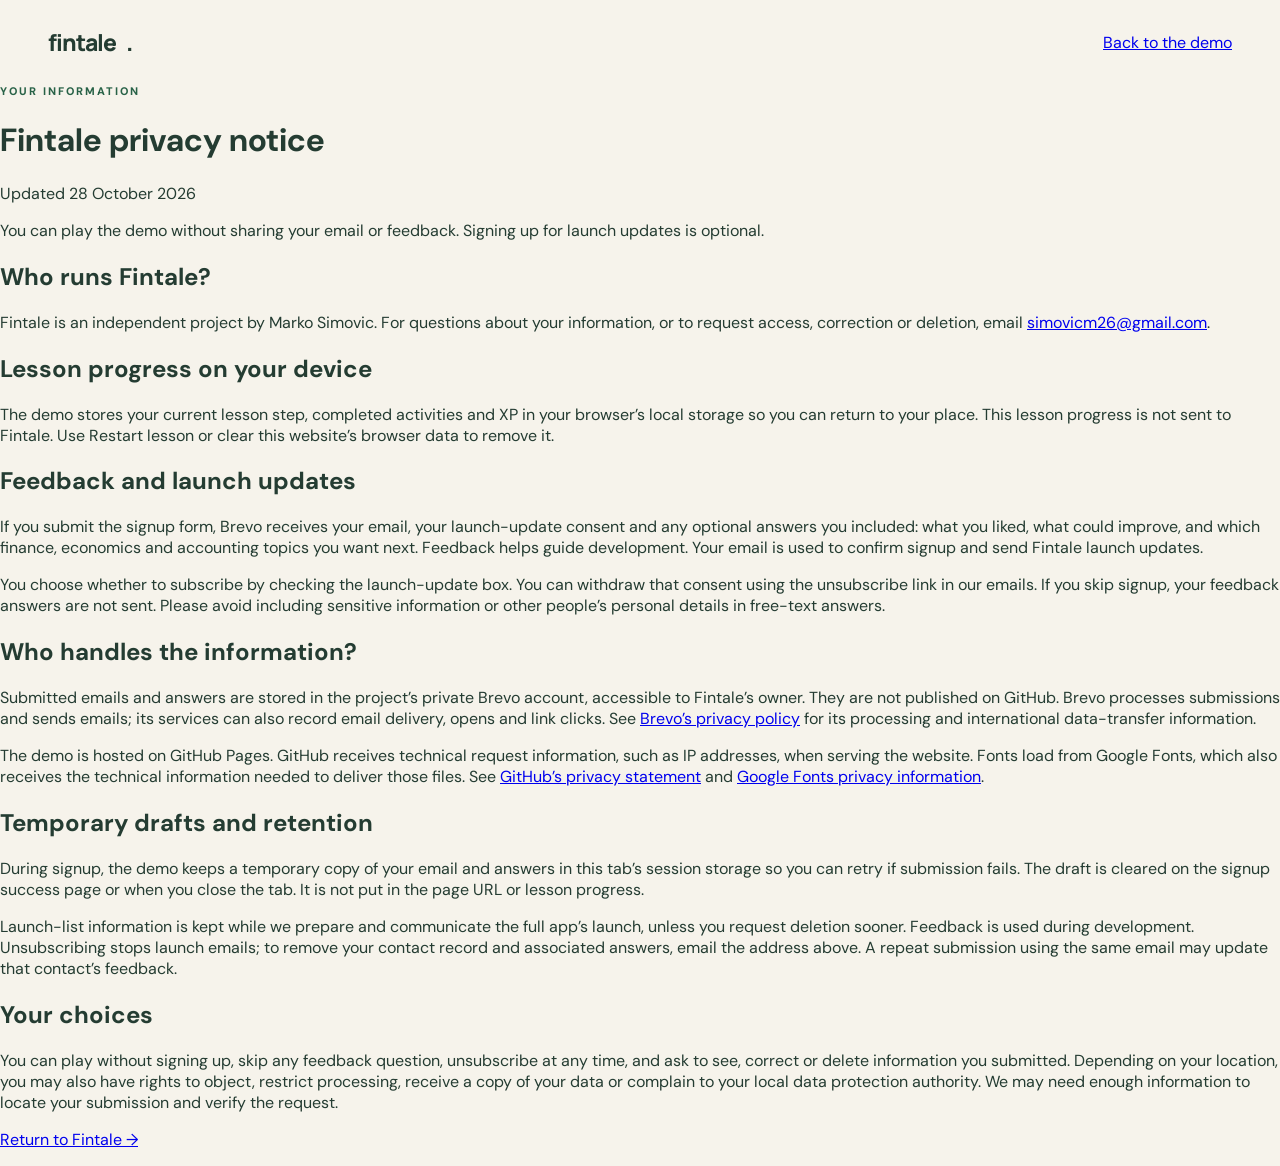
==== privacy.html @ bd0efab5 "Add Fintale privacy notice and contact details" ====
<!doctype html>
<html lang="en"><head><meta charset="UTF-8"><meta name="viewport" content="width=device-width, initial-scale=1"><meta name="theme-color" content="#f5f2e9"><title>Privacy — Fintale</title><link rel="stylesheet" href="styles.css?v=20261028-launch15"></head>
<body><header class="topbar"><a class="brand" href="./" style="color:inherit;text-decoration:none">fintale<span>.</span></a><a class="privacy-link" href="./">Back to the demo</a></header>
<main class="privacy-page"><div class="eyebrow">YOUR INFORMATION</div><h1>Fintale privacy notice</h1><p>Updated 28 October 2026</p>
<div class="privacy-intro"><p>You can play the demo without sharing your email or feedback. Signing up for launch updates is optional.</p></div>
<h2>Who runs Fintale?</h2><p>Fintale is an independent project by Marko Simovic. For questions about your information, or to request access, correction or deletion, email <a href="mailto:simovicm26@gmail.com">simovicm26@gmail.com</a>.</p>
<h2>Lesson progress on your device</h2><p>The demo stores your current lesson step, completed activities and XP in your browser’s local storage so you can return to your place. This lesson progress is not sent to Fintale. Use Restart lesson or clear this website’s browser data to remove it.</p>
<h2>Feedback and launch updates</h2><p>If you submit the signup form, Brevo receives your email, your launch-update consent and any optional answers you included: what you liked, what could improve, and which finance, economics and accounting topics you want next. Feedback helps guide development. Your email is used to confirm signup and send Fintale launch updates.</p><p>You choose whether to subscribe by checking the launch-update box. You can withdraw that consent using the unsubscribe link in our emails. If you skip signup, your feedback answers are not sent. Please avoid including sensitive information or other people’s personal details in free-text answers.</p>
<h2>Who handles the information?</h2><p>Submitted emails and answers are stored in the project’s private Brevo account, accessible to Fintale’s owner. They are not published on GitHub. Brevo processes submissions and sends emails; its services can also record email delivery, opens and link clicks. See <a href="https://www.brevo.com/legal/privacypolicy/" target="_blank" rel="noopener noreferrer">Brevo’s privacy policy</a> for its processing and international data-transfer information.</p><p>The demo is hosted on GitHub Pages. GitHub receives technical request information, such as IP addresses, when serving the website. Fonts load from Google Fonts, which also receives the technical information needed to deliver those files. See <a href="https://docs.github.com/en/site-policy/privacy-policies/github-general-privacy-statement" target="_blank" rel="noopener noreferrer">GitHub’s privacy statement</a> and <a href="https://developers.google.com/fonts/faq/privacy" target="_blank" rel="noopener noreferrer">Google Fonts privacy information</a>.</p>
<h2>Temporary drafts and retention</h2><p>During signup, the demo keeps a temporary copy of your email and answers in this tab’s session storage so you can retry if submission fails. The draft is cleared on the signup success page or when you close the tab. It is not put in the page URL or lesson progress.</p><p>Launch-list information is kept while we prepare and communicate the full app’s launch, unless you request deletion sooner. Feedback is used during development. Unsubscribing stops launch emails; to remove your contact record and associated answers, email the address above. A repeat submission using the same email may update that contact’s feedback.</p>
<h2>Your choices</h2><p>You can play without signing up, skip any feedback question, unsubscribe at any time, and ask to see, correct or delete information you submitted. Depending on your location, you may also have rights to object, restrict processing, receive a copy of your data or complain to your local data protection authority. We may need enough information to locate your submission and verify the request.</p>
<p><a href="./">Return to Fintale →</a></p></main></body></html>
---- styles.css ----
@import url('https://fonts.googleapis.com/css2?family=DM+Sans:wght@400;500;600;700&family=Manrope:wght@400;500;600;700;800&display=swap');
.drop-ready .bank{outline:3px dashed #558c65;outline-offset:5px;background:#f3faeb}
.sort-board,.equation-board{width:100%;margin-top:32px}.object-card{display:flex;align-items:center;justify-content:space-between;gap:18px;border:1px solid #a7b69c;background:#fffef8;box-shadow:0 4px 0 #bcc9ab;border-radius:12px;padding:20px;font-weight:700;cursor:grab}.object-card small{display:block;text-align:left;margin-top:8px;color:#78816f}.object-card.selected{outline:3px solid #9b82bf;outline-offset:4px}.sort-board>.object-card{margin:0 auto 32px;max-width:330px;width:100%}.sort-zones{display:grid;grid-template-columns:1fr 1fr;gap:12px}.drop-zone{border:2px dashed #9eae90;background:#eff4e7;border-radius:12px;min-height:130px;padding:17px;font-size:13px;font-weight:600}.drop-zone>span{display:block;font-size:29px;margin-bottom:12px}.drop-zone.peach{background:#f5e3d4;border-color:#c9ab91}.drop-zone.drop-ready,.equation-slot.drop-ready{outline:3px solid #8a74b4;outline-offset:4px}.placed-card{background:#f6f9ed;border:1px solid #a8bb9a;border-radius:12px;padding:20px;text-align:center;margin:0 auto 23px;font-size:15px;font-weight:700}.placed-card small{display:block;margin-top:11px;font-size:10px;letter-spacing:1px;color:#5c7854}.asset-sum{display:flex;align-items:center;justify-content:space-around;background:#fffdf5;border-radius:12px;padding:24px 14px}.asset-sum div span{display:block;font-size:12px;margin-bottom:10px;color:#6a7963}.asset-sum b{font-size:23px}.math-sign{font-size:25px;color:#8a977d}.residual-row{display:flex;justify-content:space-between;padding:15px;border-bottom:1px solid #c8d0bc;font-size:14px}.equation-heading{text-align:center;font-size:9px;font-weight:700;letter-spacing:1.2px;margin-bottom:25px;color:#6e7f62}.equation-slots{display:flex;gap:6px;align-items:center;justify-content:center}.equation-slot{padding:19px 5px;border:2px dashed #b6c6a6;border-radius:12px;background:#f8fbf2;flex:1;min-width:0;color:var(--ink)}.equation-slot span{font-size:10px;text-transform:uppercase;font-weight:700;letter-spacing:.6px}.equation-slot b{display:block;font-size:25px;font-family:Manrope,sans-serif;margin:20px 0}.equation-slot small{font-size:9px;display:block}.equation-slot.liabilities{background:#f6e4d5;border-color:#d0b198}.equation-slot.equity{background:#eee8f8;border-color:#bfb0d2}.equation-slot.filled{border-style:solid}.equation-slot:disabled{opacity:1}.equation-symbol{font-size:23px;color:#7a8b6d}.amount-tray{display:flex;justify-content:center;gap:12px;flex-wrap:wrap;margin:30px 0;min-height:55px}.amount-tray .object-card{padding:15px;font-size:17px;gap:12px}.balanced{color:#4d7347;background:#f1f6e8;border:1px solid #b6caa8;border-radius:30px;padding:14px 20px;font-size:13px}.takeaway{width:100%;max-width:370px;margin-top:30px}.takeaway h3{text-align:center;font-family:Manrope,sans-serif;margin:7px 0 22px;font-size:21px}.takeaway-icon{text-align:center;font-size:34px;color:#b3914f}.takeaway-item{display:flex;align-items:center;justify-content:space-between;gap:12px;padding:17px;background:#fffdf5;border:1px solid #d1dac4;border-radius:12px}.takeaway-item b{font-size:14px}.takeaway-item small{display:block;font-size:10px;color:#758169;margin-top:6px;line-height:1.5}.takeaway-item strong{font-size:23px;font-family:Manrope,sans-serif;white-space:nowrap}.takeaway-item.purple{background:#eee8f8;border-color:#d6cce3}.takeaway-equals{text-align:center;font-size:20px;line-height:27px;color:#718166}@media(max-width:450px){.equation-slot b{font-size:19px}.equation-slot span{font-size:9px;letter-spacing:0}.equation-slot small{font-size:8px}.equation-symbol{font-size:17px}.stage:has(.equation-board){padding-left:16px;padding-right:16px}.bottom{flex-wrap:wrap;gap:8px}.bottom>span:last-child{font-size:10px}.breadcrumb{gap:15px;line-height:1.6}.sort-zones{gap:9px}.drop-zone{padding:12px;font-size:12px}}
:root{--paper:#f6f3eb;--ink:#243c32;--muted:#748075;--green:#286247;--line:#dedfd2;--peach:#f3c9a8;--lavender:#ddd9f1;--mint:#dfebd7;--white:#fffefa}*{box-sizing:border-box}body{margin:0;background:var(--paper);color:var(--ink);font-family:'DM Sans',sans-serif;font-size:16px}button,input{font:inherit}button{cursor:pointer;color:inherit}button:focus-visible,input:focus-visible{outline:3px solid #b07fdb;outline-offset:5px}button:disabled{cursor:default;opacity:.45}button{touch-action:manipulation}.topbar{max-width:1380px;padding:26px 48px;margin:auto;display:flex;align-items:center;justify-content:space-between}.brand{display:flex;gap:10px;align-items:center;font-family:Manrope,sans-serif;font-size:23px;font-weight:800;letter-spacing:-1px}.brand-mark{display:grid;place-items:center;width:33px;height:33px;background:var(--green);color:var(--paper);border-radius:10px;font-size:23px;transform:rotate(-5deg)}.top-actions{display:flex;gap:18px;align-items:center}.top-note{font-size:12px;color:var(--muted)}.xp{background:#eee8d8;padding:9px 14px;border-radius:25px;font-size:13px;font-weight:700}.icon-button{border:1px solid var(--line);background:transparent;border-radius:50%;width:36px;height:36px;font-size:19px}.shell{max-width:1260px;margin:18px auto 0;padding:0 48px}.breadcrumb{display:flex;justify-content:space-between;align-items:center;font-size:11px;font-weight:700;letter-spacing:1.8px;color:var(--muted)}.breadcrumb span:first-child{color:var(--green)}.progress{display:flex;gap:6px;margin:14px 0 32px}.progress i{height:4px;background:#e0e2d5;border-radius:5px;flex:1}.progress i.done{background:#5a805c}.lesson{display:grid;grid-template-columns:1fr 1.12fr;min-height:480px;gap:65px;align-items:center;animation:arrive .35s ease}.eyebrow{font-size:11px;letter-spacing:2px;font-weight:800;color:var(--green);margin-bottom:20px}.lesson h1{font-family:Manrope,sans-serif;font-size:clamp(34px,4vw,53px);font-weight:800;letter-spacing:-2px;line-height:1.12;margin:0 0 23px}.lesson h1 em{font-family:Georgia,serif;font-weight:400;color:var(--green)}.lead{font-size:17px;line-height:1.75;max-width:400px;color:#667368;margin:0 0 24px}.tag{display:inline-flex;align-items:center;gap:7px;font-size:11px;border:1px solid var(--line);padding:8px 11px;border-radius:20px;margin-bottom:23px;color:#687365}.primary,.secondary{border-radius:10px;padding:15px 24px;font-weight:700;font-size:14px;border:1px solid var(--green);display:inline-flex;align-items:center;justify-content:center;gap:28px;min-height:48px}.primary{background:var(--green);color:white;box-shadow:0 4px 0 #1c4633;transition:transform .15s,box-shadow .15s}.primary:hover{background:#347756;transform:translateY(-1px)}.primary:active{transform:translateY(3px);box-shadow:0 1px 0 #1c4633}.secondary{background:transparent;border-color:#cfd6c9}.under-button{font-size:11px;color:var(--muted);margin-top:16px}.stage{position:relative;background:#e7eadb;border:1px solid #d9ddcc;border-radius:24px;min-height:440px;overflow:hidden;display:flex;flex-direction:column;align-items:center;justify-content:center;padding:30px}.stage-label{position:absolute;top:22px;left:24px;font-size:10px;font-weight:700;letter-spacing:1.5px;color:#6f7d67;display:flex;align-items:center;gap:7px}.dot{height:6px;width:6px;border-radius:50%;background:#7c9b69}.stage svg.workshop{width:115%;max-width:620px;margin-top:20px}.scene-caption{position:absolute;bottom:22px;font-size:11px;color:#75806e}.floating-note{position:absolute;right:20px;top:64px;background:#fffdf3;box-shadow:0 4px 15px #56694e13;padding:13px 17px;transform:rotate(5deg);font-size:12px;line-height:1.6;border-radius:2px}.floating-note strong{display:block;font-size:15px}.guide-bar{margin-top:36px;display:flex;gap:12px;align-items:center;border-top:1px solid var(--line);padding-top:22px}.avatar{width:39px;height:39px;border-radius:14px;background:var(--lavender);display:grid;place-items:center;font-size:24px;flex-shrink:0}.guide-bar p{font-size:12px;line-height:1.5;color:#788172;margin:0;flex:1}.guide-bar p b{color:var(--ink);margin-right:7px}.text-button{background:none;border:0;font-size:12px;text-decoration:underline;text-underline-offset:4px;padding:8px}.bottom{display:flex;justify-content:space-between;align-items:center;padding:25px 0;font-size:11px;color:#8b9186}.bottom button{border:0;background:transparent;font-size:12px;color:#697763;padding:8px}.chapter-badge{display:flex;gap:10px;align-items:center}.mini-line{width:25px;height:1px;background:#a3ad99}.bank,.wallet{width:100%;padding:23px;background:var(--white);border:1px solid #d3dbc9;border-radius:15px;position:relative;text-align:left}.bank{min-height:151px;transition:all .3s}.bank.drop-ready{outline:3px dashed #558c65;outline-offset:5px;background:#f3faeb}.bank-title{font-size:11px;letter-spacing:1.4px;color:#7b8578}.bank-amount{font-family:Manrope,sans-serif;font-size:45px;font-weight:700;margin:13px 0 3px;letter-spacing:-2px}.bank-sub{font-size:11px;color:var(--muted)}.bank-icon{position:absolute;right:23px;top:22px;font-size:25px;color:#55775a}.wallet{margin-bottom:17px;background:#ede4d8;min-height:105px;border-style:dashed}.wallet-title{font-size:11px;color:#776c59;margin-bottom:12px}.money{border:1px solid #84a87a;background:#edf4df;box-shadow:0 4px 0 #b4c6a8;border-radius:8px;padding:12px 19px;display:inline-flex;align-items:center;gap:29px;font-family:Manrope,sans-serif;font-weight:800;font-size:20px;cursor:grab}.money.selected{outline:3px solid #7a63ab;outline-offset:3px}.money small{font-size:10px;letter-spacing:1px;color:#6f8468}.transfer-wrap{width:100%;max-width:330px;margin-top:35px}.instruction{font-size:11px;line-height:1.5;color:#77806f;text-align:center;margin:18px 0 0}.empty-wallet{font-size:13px;color:#8a806e}.feedback{background:#e3ecdc;border:1px solid #bdcfb1;border-radius:10px;padding:14px;font-size:13px;line-height:1.55;margin:18px 0;animation:arrive .25s}.feedback.error{background:#fae8d9;border-color:#e6be9f}.asset-chip{background:#dce9d2;color:#3d633f;border:1px solid #bad0aa;padding:8px 15px;border-radius:20px;font-size:11px;font-weight:700;margin-top:18px}.receipt{background:#fffdf5;width:270px;padding:28px;box-shadow:0 9px 20px #33452d15;transform:rotate(-3deg);border-top:5px solid #cfb5ed}.receipt h3{font-family:Manrope,sans-serif;font-size:20px;margin:10px 0 24px}.receipt .row{display:flex;justify-content:space-between;font-size:12px;padding:12px 0;border-bottom:1px dashed #dcdccf}.receipt .total{font-size:27px;font-weight:800;margin-top:25px}.stamp{color:#547c50;border:2px solid #7a9d70;font-size:11px;letter-spacing:2px;padding:9px;text-align:center;transform:rotate(-8deg);margin-top:20px}.choices{display:flex;gap:12px;flex-wrap:wrap;margin:24px 0}.choice{background:var(--white);border:1px solid #d1d8c9;border-radius:11px;padding:17px 21px;text-align:left;box-shadow:0 3px 0 #d9dece;font-weight:600;font-size:14px}.choice:hover{border-color:var(--green);background:#edf2e4}.choice[aria-pressed=true]{border:2px solid var(--green);background:#e3edda}.stat-pair{display:grid;gap:20px;width:100%;max-width:330px}.stat-card{background:var(--white);padding:23px;border-radius:13px;border:1px solid #d1dac5}.stat-card small{display:block;font-size:11px;color:#76816f;margin-bottom:10px}.stat-card b{display:block;font-family:Manrope,sans-serif;font-size:32px}.stat-card label{display:block;font-size:13px;margin-top:7px}.stat-card.purple{background:#efecf8;border-color:#d6cee8}.connect{text-align:center;color:#87917d;font-size:11px;letter-spacing:1px}.trophy{font-size:55px;background:#f3e6bf;border:1px solid #d9ca9f;border-radius:50%;width:110px;height:110px;display:grid;place-items:center;margin-bottom:24px;box-shadow:0 0 0 14px #f3e6bf55}.achievement{text-align:center}.achievement h3{font-family:Manrope,sans-serif;font-size:23px;max-width:290px;line-height:1.4;margin:0 0 12px}.achievement p{font-size:12px;color:#718066}.practice-tag{background:var(--lavender);border-color:#d0c9e2}.email-card{background:var(--white);border:1px solid #ddd9ce;padding:27px;border-radius:12px;width:100%;max-width:350px;transform:rotate(2deg);box-shadow:0 8px 20px #2b43300c}.email-card .from{font-size:11px;color:#75816c;border-bottom:1px solid var(--line);padding-bottom:16px;margin-bottom:20px}.email-card h3{font-family:Manrope,sans-serif;font-size:22px;margin:0 0 13px}.email-card p{font-size:14px;line-height:1.7;color:#64725f}.email-card .signature{font-family:Georgia,serif;font-size:25px;font-style:italic;color:#446e49}.form{margin-top:18px;max-width:390px}.form label{font-size:12px;display:block;margin-bottom:8px}.form input[type=email]{border:1px solid #bac8af;border-radius:8px;background:var(--white);padding:13px;width:100%;margin-bottom:12px}.form .consent{display:flex;gap:9px;font-size:11px;line-height:1.5;margin:10px 0 16px}.notice{font-size:11px;line-height:1.6;color:#7c806f}.success-dot{position:absolute;top:19px;right:18px;border-radius:20px;background:#d9e8cd;color:#41673d;font-size:11px;padding:6px 10px}.actions{display:flex;gap:12px;flex-wrap:wrap}dialog{border:1px solid #cad3bf;border-radius:20px;padding:35px;max-width:440px;width:calc(100% - 36px);color:var(--ink);background:var(--white);box-shadow:0 30px 100px #233a3330}dialog::backdrop{background:#22382d66;backdrop-filter:blur(4px)}dialog p{line-height:1.75;color:#68735f}dialog h2{font-family:Manrope,sans-serif;letter-spacing:-1px}.close{position:absolute;right:17px;top:13px;font-size:25px;background:none;border:0}.burst{position:absolute;inset:0;pointer-events:none;overflow:hidden}.burst i{position:absolute;top:-10px;left:var(--x);background:var(--c);width:9px;height:15px;animation:confetti 1.9s ease-out forwards;animation-delay:var(--d)}@keyframes confetti{to{transform:translateY(520px) rotate(540deg);opacity:0}}@keyframes arrive{from{opacity:0;transform:translateY(7px)}to{opacity:1;transform:translateY(0)}}@media(min-width:1400px){.shell{margin-top:35px}.lesson{min-height:510px}.stage{min-height:475px}}@media(max-width:800px){.topbar{padding:20px 24px}.top-note{display:none}.shell{padding:0 24px;margin-top:10px}.lesson{gap:25px;grid-template-columns:1fr}.lesson h1{font-size:37px;max-width:500px}.lead{max-width:100%;font-size:15px;line-height:1.65}.stage{min-height:340px;grid-row:1}.lesson-copy{grid-row:2}.lesson-copy{max-width:600px}.progress{margin-bottom:25px}.guide-bar{margin-top:25px}.bottom{padding-top:20px}.breadcrumb{font-size:9px;letter-spacing:1px}.stage svg.workshop{max-width:480px;width:100%;margin:0}.floating-note{top:44px}.transfer-wrap{margin-top:30px}.bank-amount{font-size:37px}.bank{min-height:130px}.lesson .primary{width:100%}.under-button{text-align:center}.top-actions{gap:10px}.brand{font-size:20px}.stat-pair{gap:12px}.stat-card{padding:17px}.stat-card b{font-size:28px}.guide-bar .text-button{white-space:nowrap}.scene-caption{bottom:14px}}@media(prefers-reduced-motion:reduce){*,*::before,*::after{animation:none!important;transition:none!important;scroll-behavior:auto!important}}

/* Keep the opening details badge and main action on separate rows. */
.lesson-copy > .tag + .primary { display: flex; width: fit-content; margin-top: 4px; }
@media (max-width: 800px) { .lesson-copy > .tag + .primary { width: 100%; } }

/* Keep transfer confirmation in the card flow, clear of the account heading. */
.bank .success-dot { position: static; display: inline-flex; align-items: center; margin-top: 14px; }
.bank-title { padding-right: 34px; line-height: 1.5; }

.story-cue { max-width: 380px; margin: 0 0 24px; font-size: 14px; line-height: 1.7; color: #667368; }
#chapter-unlock{text-align:center;padding:36px 32px;overflow-x:hidden;animation:arrive .35s ease;max-height:calc(100dvh - 32px);overflow-y:auto}
.unlock-emblem{display:grid;place-items:center;width:78px;height:78px;border-radius:24px;background:#eee3bc;color:#8b7136;font-size:47px;margin:8px auto 27px;box-shadow:0 0 0 9px #f6efd9;transform:rotate(-7deg)}
#chapter-unlock .eyebrow{font-size:10px;margin-bottom:13px}#chapter-unlock h2{font-size:31px;margin:0 0 17px;line-height:1.2}
.unlock-xp{display:inline-block;background:#ece6f5;color:#74618b;border:1px solid #d8cbe7;border-radius:20px;padding:9px 15px;font-size:12px;font-weight:700}
#chapter-unlock p{font-size:14px;margin:21px 0}
.unlock-next{display:flex;text-align:left;align-items:center;justify-content:center;gap:13px;background:#edf3e7;border:1px solid #d4dfca;border-radius:12px;padding:16px;font-size:13px;margin-bottom:24px}.unlock-next>span:first-child{background:#d5e6c7;border-radius:50%;width:29px;height:29px;display:grid;place-items:center;color:#3d6e40}.unlock-next small{display:block;font-size:11px;margin-top:5px;color:#77846e}#chapter-unlock>.primary{width:100%}

.workshop-art { display: block; width: 115%; max-width: 620px; height: auto; margin: 15px 0 0; }
@media(max-width:800px) { .workshop-art { width: 100%; max-width: 480px; margin: 15px 0; } }

.editorial-art { width: calc(100% + 24px); max-width: 660px; margin-top: 35px; }
@media(max-width:800px) { .editorial-art { width: 100%; margin: 35px 0 15px; } }

/* Mobile lesson rhythm: context, activity, then response and next action. */
.mobile-step { display: none; }
@media (max-width: 800px) {
  .topbar { padding: 16px 18px; }
  .shell { padding: 0 18px; margin-top: 4px; }
  .breadcrumb { font-size: 9px; }
  .breadcrumb > span:last-child { display: none; }
  .mobile-step { display: flex; justify-content: space-between; margin-top: 12px; font-size: 11px; font-weight: 600; color: #748075; }
  .progress { margin: 9px 0 22px; gap: 4px; }
  .lesson { display: flex; flex-direction: column; align-items: stretch; gap: 0; min-height: 0; }
  .lesson-copy { display: contents; }
  .lesson-copy > .eyebrow { order: 0; font-size: 10px; letter-spacing: 1.3px; margin-bottom: 10px; }
  .lesson-copy > h1 { order: 0; font-size: 31px; letter-spacing: -1.2px; margin: 0 0 12px; }
  .lesson-copy > .lead { order: 0; font-size: 14px; line-height: 1.6; margin: 0 0 18px; }
  .lesson > .stage { order: 1; min-height: 260px; padding: 25px 19px 19px; margin-bottom: 18px; border-radius: 18px; }
  .stage-label { top: 15px; left: 18px; font-size: 9px; letter-spacing: 1px; }
  .lesson-response { order: 2; min-width: 0; }
  .lesson-response > .tag { margin-bottom: 16px; }
  .lesson-response > .feedback { margin: 0 0 16px; scroll-margin: 18px; }
  .lesson-response > .choices { margin: 0 0 16px; display: grid; grid-template-columns: 1fr; gap: 10px; }
  .choice { width: 100%; min-height: 49px; padding: 14px 17px; }
  .lesson-actions { position: sticky; bottom: 12px; z-index: 3; padding-top: 5px; }
  .lesson-actions > .primary { width: 100%; min-height: 51px; }
  .under-button { font-size: 10px; margin: 12px 0 0; }
  .stage .editorial-art { width: 100%; max-width: 360px; margin: 20px auto 0; }
  .floating-note { top: 40px; right: 12px; padding: 10px 12px; font-size: 10px; }
  .floating-note strong { font-size: 12px; }
  .transfer-wrap { margin-top: 23px; }
  .wallet { min-height: 88px; padding: 17px; margin-bottom: 13px; }
  .bank { padding: 18px; min-height: 124px; }
  .bank-title { font-size: 9px; letter-spacing: .7px; }
  .bank-amount { font-size: 34px; margin: 10px 0 3px; }
  .instruction { margin: 14px 0 0; }
  .sort-board, .equation-board { margin-top: 28px; }
  .sort-board > .object-card { margin-bottom: 22px; }
  .sort-zones .drop-zone { min-height: 106px; }
  .sort-zones .drop-zone > span { font-size: 23px; margin-bottom: 8px; }
  .receipt { width: min(270px, 100%); padding: 21px; margin-top: 16px; }
  .email-card { margin-top: 17px; padding: 21px; }
  .takeaway { margin-top: 19px; }
  .guide-bar { margin-top: 22px; padding-top: 15px; gap: 9px; }
  .guide-bar .avatar { width: 30px; height: 30px; font-size: 20px; border-radius: 10px; }
  .guide-bar p { font-size: 0; }
  .guide-bar p b { font-size: 11px; }
  .guide-bar .text-button { font-size: 12px; }
  .bottom { padding: 15px 0 22px; }
  .form { margin-top: 0; max-width: none; }
  .form input[type=email] { font-size: 16px; }
}
@media (prefers-reduced-motion: reduce) { .feedback { scroll-behavior: auto; } }

.learner-feedback { margin-top: 30px; border: 1px solid #d4d9ca; border-radius: 14px; background: #fffdf6; overflow: hidden; max-width: 440px; }
.learner-feedback summary { display: flex; align-items: center; justify-content: space-between; gap: 15px; padding: 19px; cursor: pointer; font-size: 15px; font-weight: 700; list-style: none; }
.learner-feedback summary::-webkit-details-marker { display: none; }
.learner-feedback summary small { display: block; margin-top: 7px; font-size: 11px; font-weight: 400; color: #75816c; line-height: 1.5; }
.feedback-chevron { color: #617b55; font-size: 23px; }
.learner-feedback[open] .feedback-chevron { transform: rotate(45deg); }
.learner-feedback summary:focus-visible { outline: 3px solid #b07fdb; outline-offset: -4px; border-radius: 12px; }
#learner-feedback { padding: 0 19px 19px; }
.feedback-intro { font-size: 12px; line-height: 1.7; color: #74806a; margin: 0 0 20px; }
#learner-feedback label { display: block; font-size: 12px; font-weight: 600; margin: 16px 0 8px; }
#learner-feedback textarea { display: block; width: 100%; resize: vertical; min-height: 86px; max-height: 260px; border: 1px solid #c8d1bc; border-radius: 9px; background: #fffefa; color: #243c32; font: inherit; font-size: 14px; line-height: 1.6; padding: 12px; }
#learner-feedback textarea::placeholder { color: #8a9382; }
#learner-feedback textarea:focus-visible { outline: 3px solid #b8a5d0; outline-offset: 2px; }
#learner-feedback .notice { margin: 15px 0; }
#learner-feedback .secondary { width: 100%; gap: 12px; }
.feedback-form-message { font-size: 12px; line-height: 1.6; margin: 13px 0 0; color: #65755a; }
.feedback-form-message:empty { display: none; }
.feedback-draft-link { display: inline-block; margin-top: 12px; font-size: 12px; color: #286247; text-underline-offset: 3px; }
.feedback-draft-link[hidden] { display: none; }
@media (max-width:800px) { .learner-feedback { max-width: none; margin-top: 24px; } #learner-feedback textarea { font-size: 16px; } }

/* Optional feedback carousel, shown before email. */
.survey-card,.survey-review { width: 100%; max-width: 380px; background: #fffdf6; border: 1px solid #d2d9c6; border-radius: 16px; padding: 25px; margin-top: 27px; }
.survey-card { animation: question-arrive .25s ease; }
.survey-step { display: flex; justify-content: space-between; gap: 15px; color: #7b876f; font-size: 10px; letter-spacing: 1px; }
.survey-dots { display: flex; gap: 6px; margin: 15px 0 26px; }.survey-dots i { height: 4px; flex: 1; background: #e4e6dc; border-radius: 4px; }.survey-dots .done { background: #729567; }
.survey-card label { display: block; font-size: 17px; font-weight: 700; line-height: 1.5; margin-bottom: 14px; }
.survey-card textarea { display: block; width: 100%; border: 1px solid #c9d2bd; border-radius: 10px; padding: 13px; resize: vertical; min-height: 150px; max-height: 300px; font: inherit; font-size: 14px; color: #243c32; background: #fffefa; line-height: 1.7; }.survey-card textarea:focus-visible { outline: 3px solid #bcaad5; outline-offset: 3px; }.survey-card textarea::placeholder { color: #929989; }
.survey-card .notice { margin: 14px 0 0; }.survey-navigation { display: flex; gap: 12px; align-items: center; margin-top: 20px; flex-wrap: wrap; }.survey-skip { display: block; margin-top: 19px; color: #718068; }
.survey-review-item { padding: 16px 0; border-bottom: 1px solid #e1e5d7; }.survey-review-item:last-child { border-bottom: 0; }.survey-review-item b { font-size: 12px; }.survey-review-item p { color: #6e7b64; font-size: 13px; line-height: 1.65; white-space: pre-wrap; overflow-wrap: anywhere; margin: 8px 0 0; max-height: 130px; overflow-y: auto; }
.feedback-review-link { text-decoration: none; text-align: center; }
/* Selection cues are limited to interactive cards and their destinations. */
.money:not(.selected), .object-card:not(.selected) { animation: card-nudge 2.6s ease-in-out 3; }
.money.selected, .object-card.selected { box-shadow: 0 4px 0 #b4a3cd, 0 0 0 5px #e7def3; transform: translateY(-3px); }
.money:active, .object-card:active, .choice:active { transform: scale(.97); }
.stage[data-placement-active="true"] [data-place]:not(:disabled), .stage[data-placement-active="true"] #bank-target .bank { outline: 2px dashed #8870a8; outline-offset: 4px; animation: destination-nudge 1.8s ease-in-out 4; }
.coach-slot { width: 100%; max-width: 355px; margin-top: 17px; }
.interaction-coach { display: flex; gap: 10px; align-items: center; background: #fffdf5; border: 1px solid #d4d9c8; border-radius: 12px; padding: 12px 15px; box-shadow: 0 4px 12px #4b5d3b0b; font-size: 12px; line-height: 1.6; color: #536b47; animation: coach-pop .24s ease-out; }
.interaction-coach>span:first-child { font-size: 21px; color: #85729b; }
.stage:has(.interaction-coach) .instruction { display: none; }
@keyframes card-nudge { 0%,100% { box-shadow: 0 4px 0 #bcc9ab; } 45% { box-shadow: 0 4px 0 #bcc9ab, 0 0 0 6px #b8cfa747; } }
@keyframes destination-nudge { 0%,100% { outline-color: #b2a1c6; } 50% { outline-color: #74578e; } }
@keyframes coach-pop { from { opacity: 0; transform: translateY(5px) scale(.97); } to { opacity: 1; transform: translateY(0) scale(1); } }
@keyframes question-arrive { from { opacity: 0; transform: translateX(8px); } to { opacity: 1; transform: translateX(0); } }
@media(max-width:800px) { .survey-card,.survey-review { padding: 20px; margin-top: 24px; }.survey-card textarea { font-size: 16px; min-height: 135px; }.survey-navigation { margin-top: 0; flex-wrap: nowrap; }.survey-navigation .primary { flex: 1; width: auto; gap: 13px; }.survey-navigation .secondary { padding-left: 17px; padding-right: 17px; }.survey-skip { width: 100%; text-align: center; padding: 12px 8px; margin-top: 10px; }.coach-slot { margin-top: 15px; }.interaction-coach { font-size: 12px; padding: 10px 12px; } }
@media(prefers-reduced-motion:reduce) { .money,.object-card,.survey-card,.interaction-coach,.stage [data-place],.stage #bank-target .bank { animation: none !important; transition: none !important; } }

/* A floating coach points at the current action, rather than sitting below it. */
.money:not(.selected),.object-card:not(.selected) { animation: none; }
.stage[data-placement-active="true"] [data-place]:not(:disabled),.stage[data-placement-active="true"] #bank-target .bank { animation: none; outline: none; }
#app .hint-target { outline: 2px solid #9d83b9 !important; outline-offset: 4px; animation: action-pulse 2s ease-in-out infinite !important; }
.floating-coach { position: fixed; z-index: 80; margin: 0; max-width: calc(100vw - 24px); pointer-events: none; }
.floating-coach[hidden] { display: none !important; }
.floating-coach .interaction-coach { position: relative; padding: 13px 16px; background: #f2eafa; border: 1px solid #c5b3d8; color: #4f3b63; box-shadow: 0 7px 22px #47305724; font-size: 13px; font-weight: 600; line-height: 1.5; animation: coach-pop .2s ease-out; }
.floating-coach .interaction-coach::after { content: ''; position: absolute; left: calc(var(--coach-arrow, 50%) - 6px); width: 12px; height: 12px; background: #f2eafa; transform: rotate(45deg); }
.floating-coach[data-side="above"] .interaction-coach::after { bottom: -7px; border-right: 1px solid #c5b3d8; border-bottom: 1px solid #c5b3d8; }
.floating-coach[data-side="below"] .interaction-coach::after { top: -7px; border-left: 1px solid #c5b3d8; border-top: 1px solid #c5b3d8; }
.stage:has(#bank-target, .sort-board, .equation-board) .instruction { display: none; }
@keyframes action-pulse { 0%,100% { box-shadow: 0 0 0 0 #bba1d34d; } 55% { box-shadow: 0 0 0 8px #bba1d31f; } }
@media(prefers-reduced-motion:reduce) { #app .hint-target,.floating-coach .interaction-coach { animation: none !important; transition: none !important; } }

/* Every available placement option gets the same neutral outline. */
#app .possible-target { outline: 2px dotted #947da8 !important; outline-offset: 5px; animation: none !important; }
.stage[data-placement-active="true"] .equation-slot:not(:disabled) { outline: 2px dotted #947da8; outline-offset: 4px; animation: none; }

.feedback-send-option { margin-top: 23px; border-top: 1px solid #dce0d2; padding-top: 17px; max-width: 400px; }.feedback-send-option>a { font-size: 12px; color: #637c57; text-underline-offset: 3px; }.feedback-send-option .notice { margin-top: 9px; }

/* Reserve the artwork's space while its small responsive image loads. */
.workshop-visual { position: relative; width: calc(100% + 24px); max-width: 660px; aspect-ratio: 3 / 2; margin: 35px 0 0; flex-shrink: 0; }
.workshop-visual .workshop-art { position: absolute; inset: 0; width: 100%; height: 100%; max-width: none; margin: 0; object-fit: contain; opacity: 0; transition: opacity .3s ease; }
.workshop-visual[data-image-state="ready"] .workshop-art { opacity: 1; }
.art-loader,.art-error { position: absolute; inset: 0; display: flex; flex-direction: column; align-items: center; justify-content: center; gap: 14px; color: #77876c; font-size: 12px; text-align: center; }
.art-loader { border-radius: 18px; background: #e9eddf; }
.art-spinner { width: 26px; height: 26px; border: 3px solid #cfdbc2; border-top-color: #6e8e60; border-radius: 50%; animation: art-spin .9s linear infinite; }
.art-error { display: none; }.art-error p { margin: 0; }.art-error .secondary { min-height: 42px; padding: 10px 17px; }
.workshop-visual[data-image-state="ready"] .art-loader,.workshop-visual[data-image-state="error"] .art-loader { display: none; }
.workshop-visual[data-image-state="error"] .art-error { display: flex; }
@keyframes art-spin { to { transform: rotate(360deg); } }
@media(max-width:800px) { .stage .workshop-visual { width: 100%; max-width: 360px; margin: 20px auto 0; }.stage .workshop-visual .workshop-art { width: 100%; max-width: none; height: 100%; margin: 0; } }
@media(prefers-reduced-motion:reduce) { .art-spinner { animation: none; }.workshop-visual .workshop-art { transition: none; } }

.chapter-development { margin: 24px 0 0; padding: 20px 22px; border: 1px solid #d7dece; border-radius: 16px; background: #ecefe4; color: #586b5e; font-size: 14px; line-height: 1.65; }.chapter-development strong { color: #2b5e49; }.chapter-development p { margin: 10px 0 0; }

/* Let the optional survey use the full phone width instead of nested panels. */
@media (max-width:800px) {
  .lesson > .stage:has(.survey-card) { padding: 0; border: 0; background: transparent; min-height: 0; overflow: visible; margin-bottom: 24px; }
  .stage:has(.survey-card) > .stage-label { display: none; }
  .stage .survey-card { max-width: none; margin: 0; padding: 22px 20px; border-radius: 16px; }
  .survey-step { font-size: 11px; letter-spacing: .6px; gap: 12px; }
  .survey-dots { margin: 16px 0 24px; }
  .survey-card label { font-size: 17px; line-height: 1.55; margin-bottom: 18px; }
  .survey-card textarea { font-size: 16px; line-height: 1.65; padding: 14px; min-height: 184px; max-height: none; }
  .survey-card .notice { font-size: 12px; line-height: 1.65; margin-top: 18px; }
  .survey-navigation { display: grid; grid-template-columns: 1fr; gap: 12px; margin-top: 0; }
  .survey-navigation:has(.secondary) { grid-template-columns: 1fr; }
  .survey-navigation > button { width: 100%; min-height: 52px; padding: 14px 16px; gap: 10px; }
  .lesson-response > .survey-skip { width: 100%; min-height: 48px; margin-top: 20px; font-size: 13px; line-height: 1.6; }
}

.survey-navigation { flex-direction: column; align-items: stretch; }
.survey-navigation > button { width: 100%; }

.signup-honeypot { display: none !important; }
.form .notice a { color: #286247; text-underline-offset: 3px; }

.chapter-development + .lesson-actions { margin-top: 24px; }
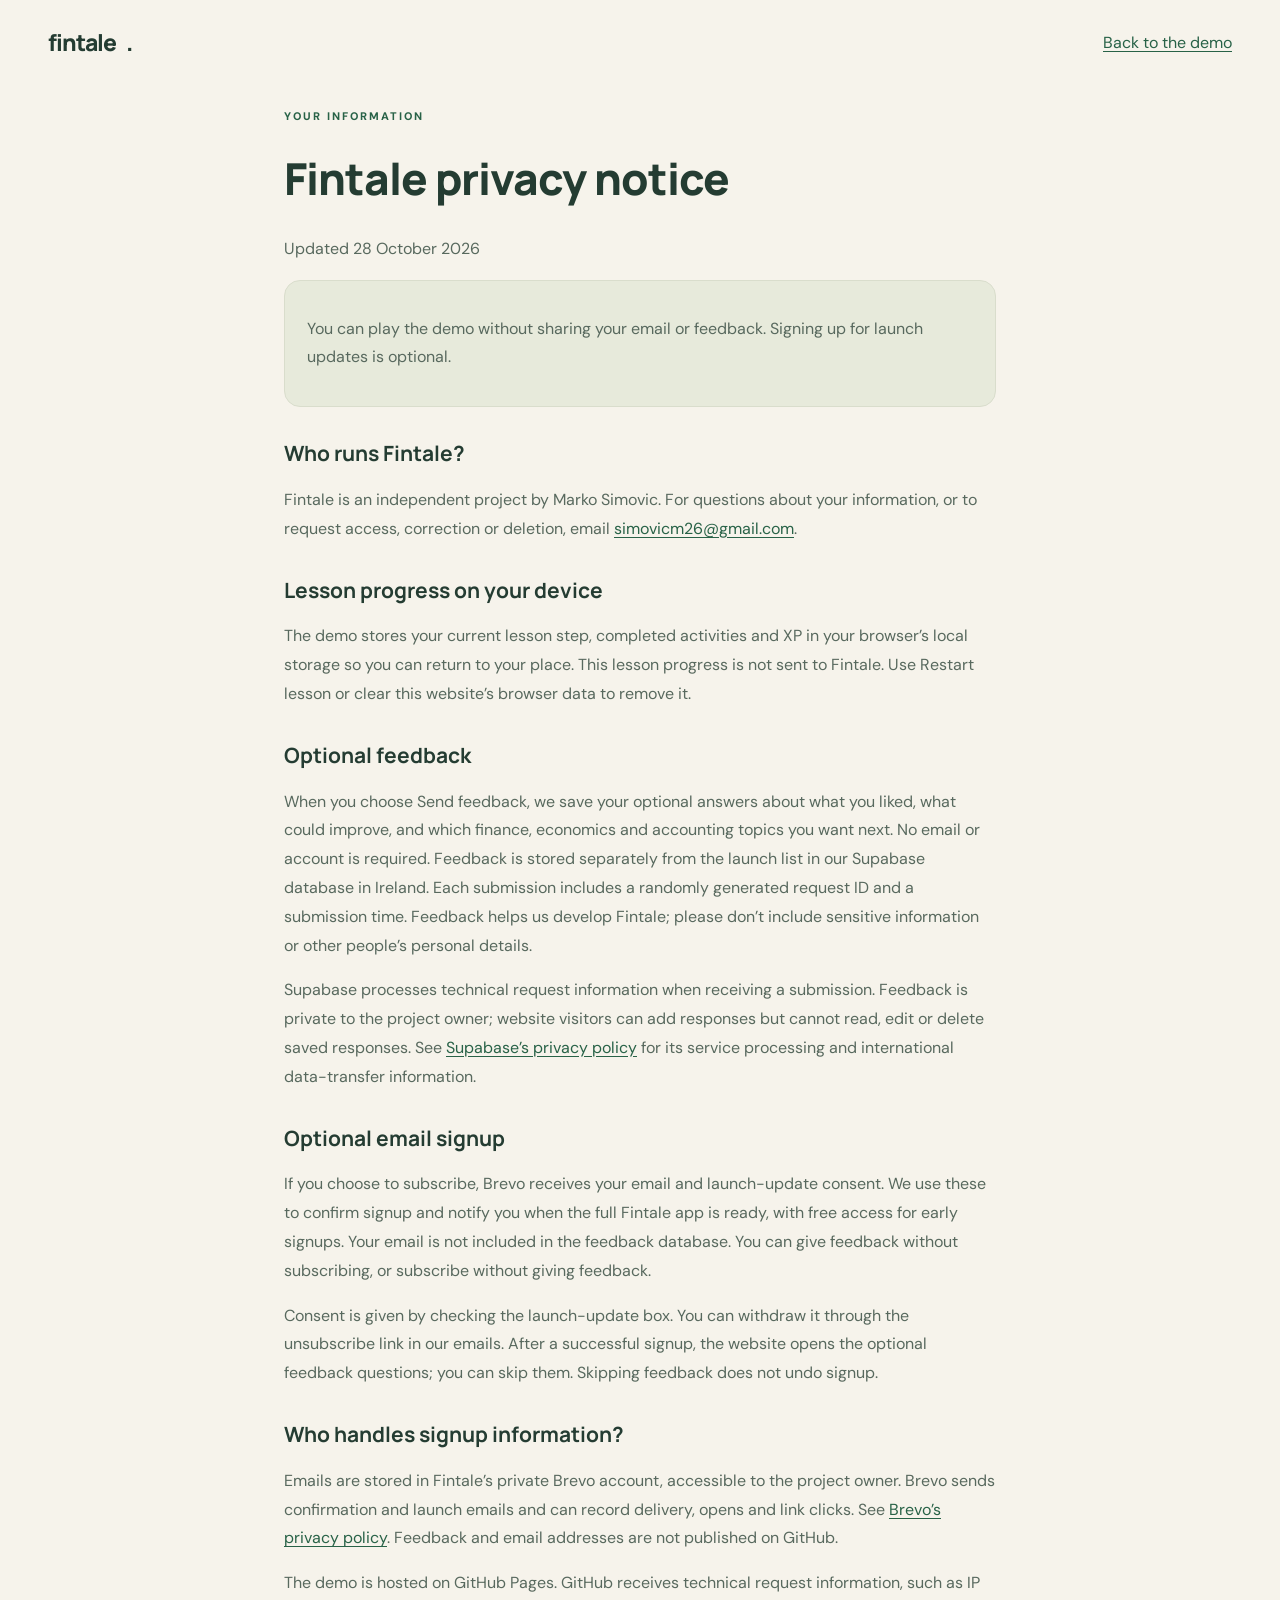
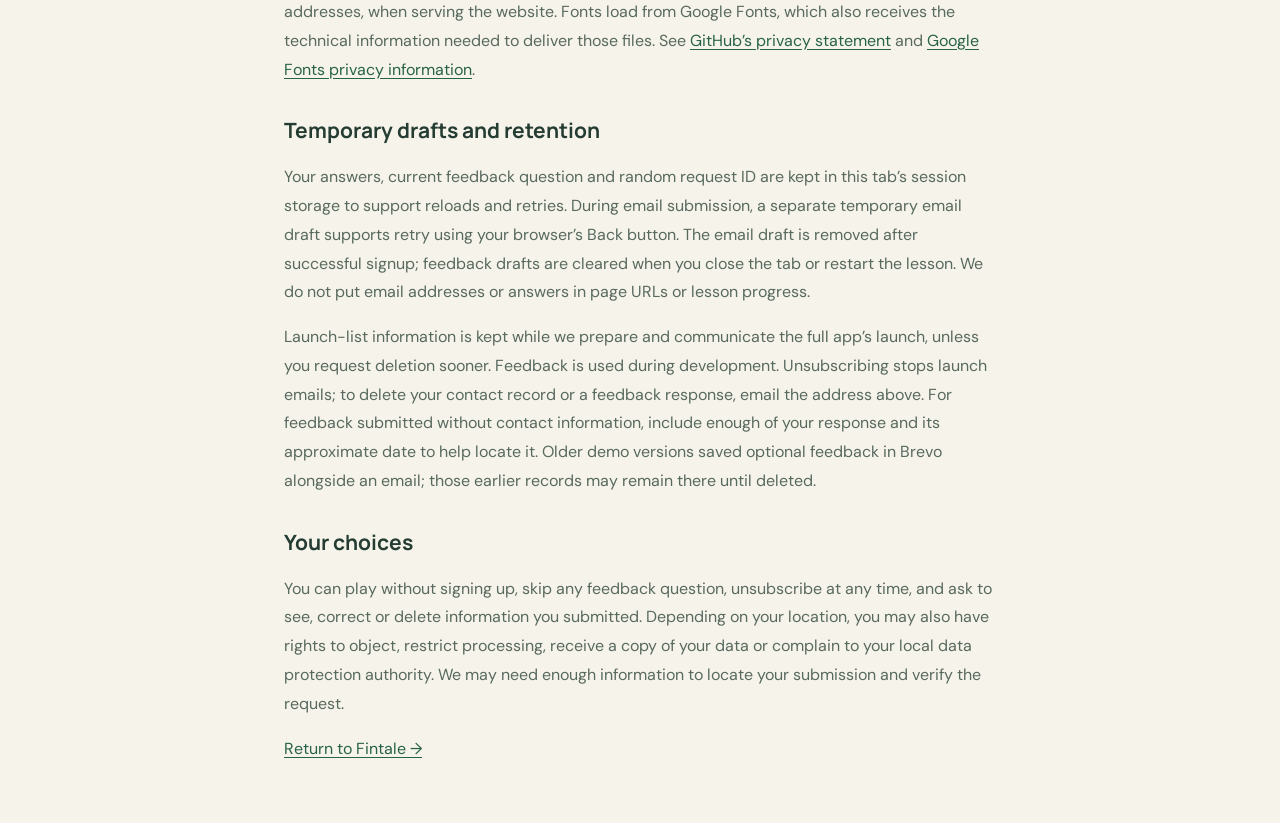
==== commit f53cc71b: "Offer free early-access signup before optional independent feedback" ====
--- a/privacy.html
+++ b/privacy.html
@@ -1,12 +1,10 @@
 <!doctype html>
-<html lang="en"><head><meta charset="UTF-8"><meta name="viewport" content="width=device-width, initial-scale=1"><meta name="theme-color" content="#f5f2e9"><title>Privacy — Fintale</title><link rel="stylesheet" href="styles.css?v=20261028-launch15"></head>
+<html lang="en"><head><meta charset="UTF-8"><meta name="viewport" content="width=device-width, initial-scale=1"><meta name="theme-color" content="#f5f2e9"><title>Privacy — Fintale</title><link rel="stylesheet" href="styles.css?v=20261028-feedback16"><link rel="icon" type="image/svg+xml" href="favicon.svg?v=1"></head>
 <body><header class="topbar"><a class="brand" href="./" style="color:inherit;text-decoration:none">fintale<span>.</span></a><a class="privacy-link" href="./">Back to the demo</a></header>
 <main class="privacy-page"><div class="eyebrow">YOUR INFORMATION</div><h1>Fintale privacy notice</h1><p>Updated 28 October 2026</p>
 <div class="privacy-intro"><p>You can play the demo without sharing your email or feedback. Signing up for launch updates is optional.</p></div>
 <h2>Who runs Fintale?</h2><p>Fintale is an independent project by Marko Simovic. For questions about your information, or to request access, correction or deletion, email <a href="mailto:simovicm26@gmail.com">simovicm26@gmail.com</a>.</p>
 <h2>Lesson progress on your device</h2><p>The demo stores your current lesson step, completed activities and XP in your browser’s local storage so you can return to your place. This lesson progress is not sent to Fintale. Use Restart lesson or clear this website’s browser data to remove it.</p>
-<h2>Feedback and launch updates</h2><p>If you submit the signup form, Brevo receives your email, your launch-update consent and any optional answers you included: what you liked, what could improve, and which finance, economics and accounting topics you want next. Feedback helps guide development. Your email is used to confirm signup and send Fintale launch updates.</p><p>You choose whether to subscribe by checking the launch-update box. You can withdraw that consent using the unsubscribe link in our emails. If you skip signup, your feedback answers are not sent. Please avoid including sensitive information or other people’s personal details in free-text answers.</p>
-<h2>Who handles the information?</h2><p>Submitted emails and answers are stored in the project’s private Brevo account, accessible to Fintale’s owner. They are not published on GitHub. Brevo processes submissions and sends emails; its services can also record email delivery, opens and link clicks. See <a href="https://www.brevo.com/legal/privacypolicy/" target="_blank" rel="noopener noreferrer">Brevo’s privacy policy</a> for its processing and international data-transfer information.</p><p>The demo is hosted on GitHub Pages. GitHub receives technical request information, such as IP addresses, when serving the website. Fonts load from Google Fonts, which also receives the technical information needed to deliver those files. See <a href="https://docs.github.com/en/site-policy/privacy-policies/github-general-privacy-statement" target="_blank" rel="noopener noreferrer">GitHub’s privacy statement</a> and <a href="https://developers.google.com/fonts/faq/privacy" target="_blank" rel="noopener noreferrer">Google Fonts privacy information</a>.</p>
-<h2>Temporary drafts and retention</h2><p>During signup, the demo keeps a temporary copy of your email and answers in this tab’s session storage so you can retry if submission fails. The draft is cleared on the signup success page or when you close the tab. It is not put in the page URL or lesson progress.</p><p>Launch-list information is kept while we prepare and communicate the full app’s launch, unless you request deletion sooner. Feedback is used during development. Unsubscribing stops launch emails; to remove your contact record and associated answers, email the address above. A repeat submission using the same email may update that contact’s feedback.</p>
-<h2>Your choices</h2><p>You can play without signing up, skip any feedback question, unsubscribe at any time, and ask to see, correct or delete information you submitted. Depending on your location, you may also have rights to object, restrict processing, receive a copy of your data or complain to your local data protection authority. We may need enough information to locate your submission and verify the request.</p>
+<h2>Optional feedback</h2><p>When you choose Send feedback, we save your optional answers about what you liked, what could improve, and which finance, economics and accounting topics you want next. No email or account is required. Feedback is stored separately from the launch list in our Supabase database in Ireland. Each submission includes a randomly generated request ID and a submission time. Feedback helps us develop Fintale; please don’t include sensitive information or other people’s personal details.</p><p>Supabase processes technical request information when receiving a submission. Feedback is private to the project owner; website visitors can add responses but cannot read, edit or delete saved responses. See <a href="https://supabase.com/privacy" target="_blank" rel="noopener noreferrer">Supabase’s privacy policy</a> for its service processing and international data-transfer information.</p><h2>Optional email signup</h2><p>If you choose to subscribe, Brevo receives your email and launch-update consent. We use these to confirm signup and notify you when the full Fintale app is ready, with free access for early signups. Your email is not included in the feedback database. You can give feedback without subscribing, or subscribe without giving feedback.</p><p>Consent is given by checking the launch-update box. You can withdraw it through the unsubscribe link in our emails. After a successful signup, the website opens the optional feedback questions; you can skip them. Skipping feedback does not undo signup.</p><h2>Who handles signup information?</h2><p>Emails are stored in Fintale’s private Brevo account, accessible to the project owner. Brevo sends confirmation and launch emails and can record delivery, opens and link clicks. See <a href="https://www.brevo.com/legal/privacypolicy/" target="_blank" rel="noopener noreferrer">Brevo’s privacy policy</a>. Feedback and email addresses are not published on GitHub.</p><p>The demo is hosted on GitHub Pages. GitHub receives technical request information, such as IP addresses, when serving the website. Fonts load from Google Fonts, which also receives the technical information needed to deliver those files. See <a href="https://docs.github.com/en/site-policy/privacy-policies/github-general-privacy-statement" target="_blank" rel="noopener noreferrer">GitHub’s privacy statement</a> and <a href="https://developers.google.com/fonts/faq/privacy" target="_blank" rel="noopener noreferrer">Google Fonts privacy information</a>.</p>
+<h2>Temporary drafts and retention</h2><p>Your answers, current feedback question and random request ID are kept in this tab’s session storage to support reloads and retries. During email submission, a separate temporary email draft supports retry using your browser’s Back button. The email draft is removed after successful signup; feedback drafts are cleared when you close the tab or restart the lesson. We do not put email addresses or answers in page URLs or lesson progress.</p><p>Launch-list information is kept while we prepare and communicate the full app’s launch, unless you request deletion sooner. Feedback is used during development. Unsubscribing stops launch emails; to delete your contact record or a feedback response, email the address above. For feedback submitted without contact information, include enough of your response and its approximate date to help locate it. Older demo versions saved optional feedback in Brevo alongside an email; those earlier records may remain there until deleted.</p><h2>Your choices</h2><p>You can play without signing up, skip any feedback question, unsubscribe at any time, and ask to see, correct or delete information you submitted. Depending on your location, you may also have rights to object, restrict processing, receive a copy of your data or complain to your local data protection authority. We may need enough information to locate your submission and verify the request.</p>
 <p><a href="./">Return to Fintale →</a></p></main></body></html>
--- a/styles.css
+++ b/styles.css
@@ -181,4 +181,24 @@
 .signup-honeypot { display: none !important; }
 .form .notice a { color: #286247; text-underline-offset: 3px; }
 
-.chapter-development + .lesson-actions { margin-top: 24px; }+.chapter-development + .lesson-actions { margin-top: 24px; }
+
+/* Put the signup action before supporting artwork on phones. */
+.privacy-link { color: var(--green); text-underline-offset: 3px; }
+@media (max-width:800px) {
+  .signup-lesson > .stage { order: 3; margin: 28px 0 0; min-height: 220px; }
+  .signup-lesson .form { max-width: none; margin-top: 6px; }
+  .signup-lesson .form input[type=email] { font-size: 16px; min-height: 50px; }
+  .signup-lesson .form .consent { font-size: 13px; line-height: 1.65; margin: 15px 0 22px; align-items: flex-start; }
+  .signup-lesson .consent input { flex-shrink: 0; width: 18px; height: 18px; margin: 2px 0 0; }
+  .signup-lesson .notice { font-size: 12px; line-height: 1.75; margin-top: 20px; }
+  .signup-lesson .survey-skip { margin-top: 10px; }
+}
+.privacy-page { max-width: 760px; margin: 25px auto 60px; padding: 0 24px; }
+.privacy-page h1 { font: 800 clamp(30px,5vw,44px)/1.2 Manrope,sans-serif; letter-spacing: -1px; }
+.privacy-page h2 { font: 700 21px/1.4 Manrope,sans-serif; margin-top: 32px; }
+.privacy-page p,.privacy-page li { line-height: 1.8; color: #58695e; }
+.privacy-page a { color: var(--green); text-underline-offset: 3px; }
+.privacy-page .privacy-intro { background: #e7eadb; border: 1px solid #d9ddcc; border-radius: 16px; padding: 18px 22px; }
+
+.feedback-entry { width:100%; max-width:390px; margin-top:12px; min-height:48px; font-size:13px; }
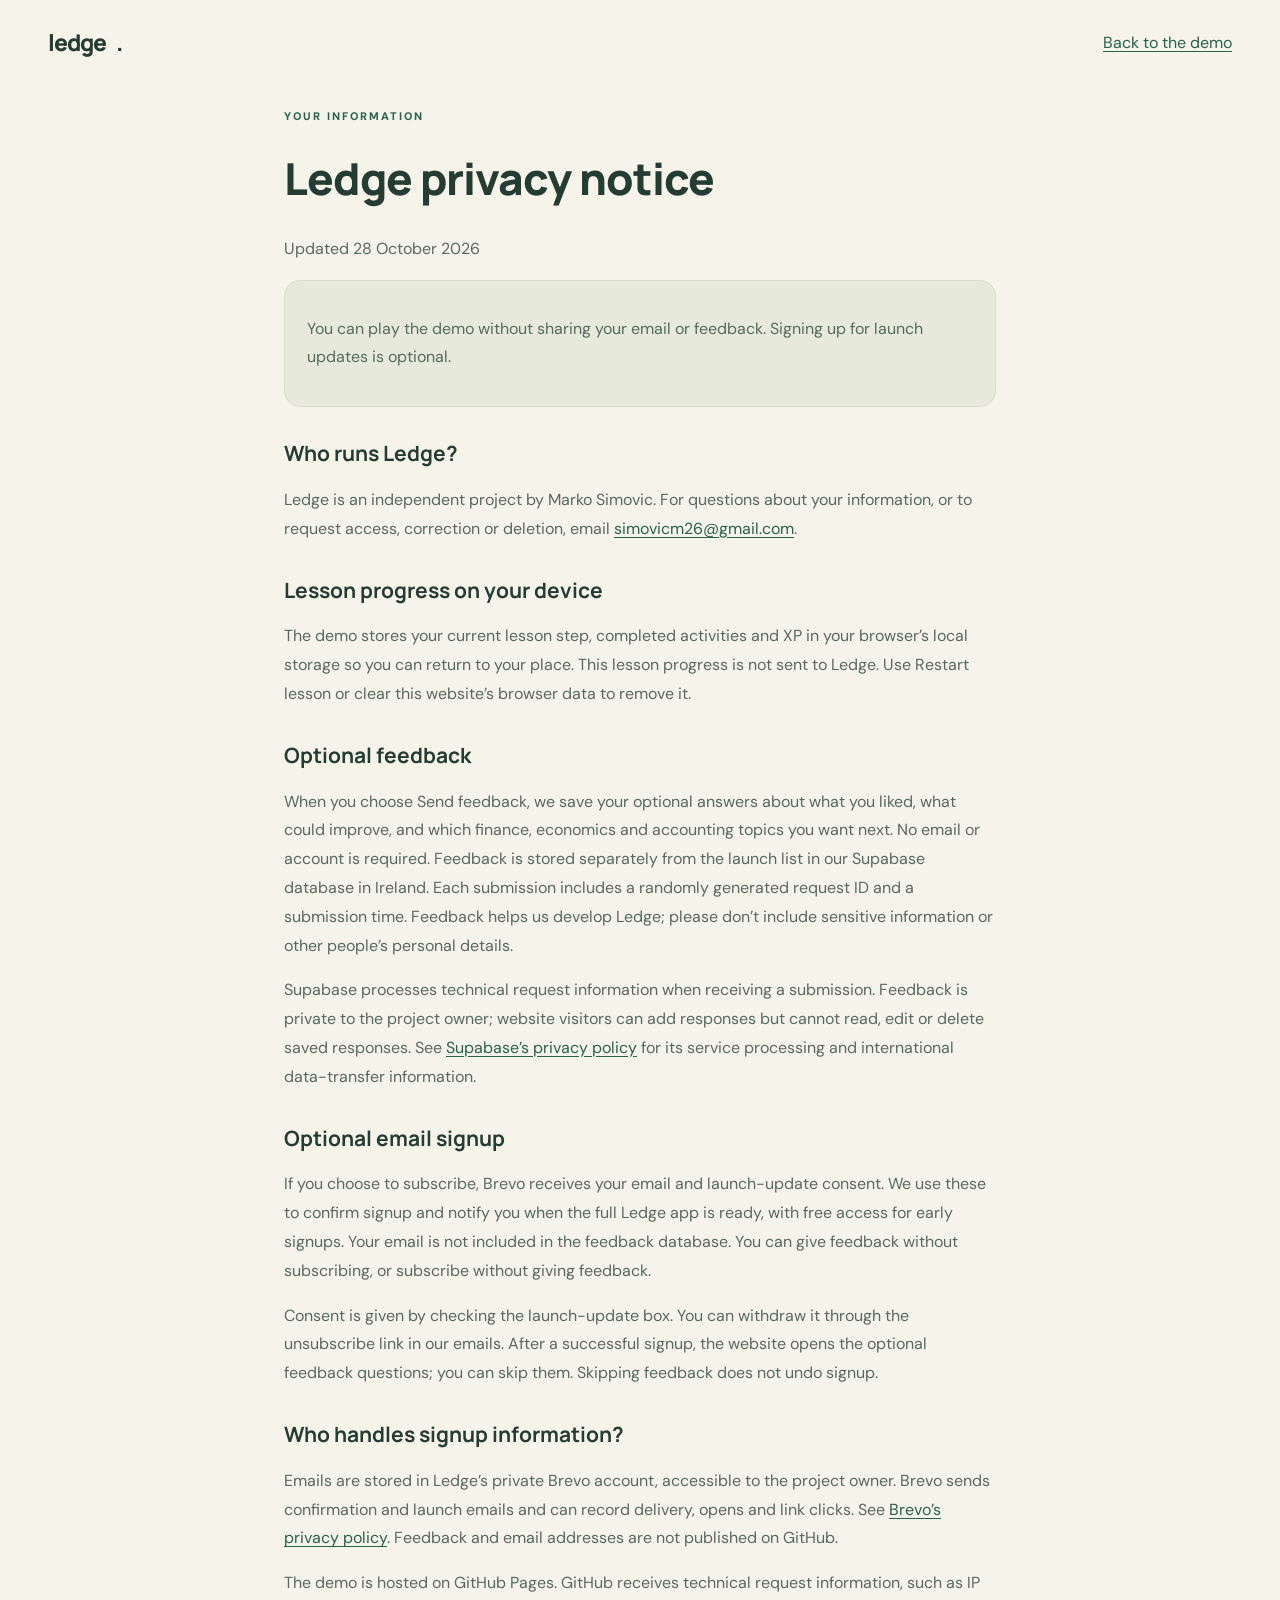
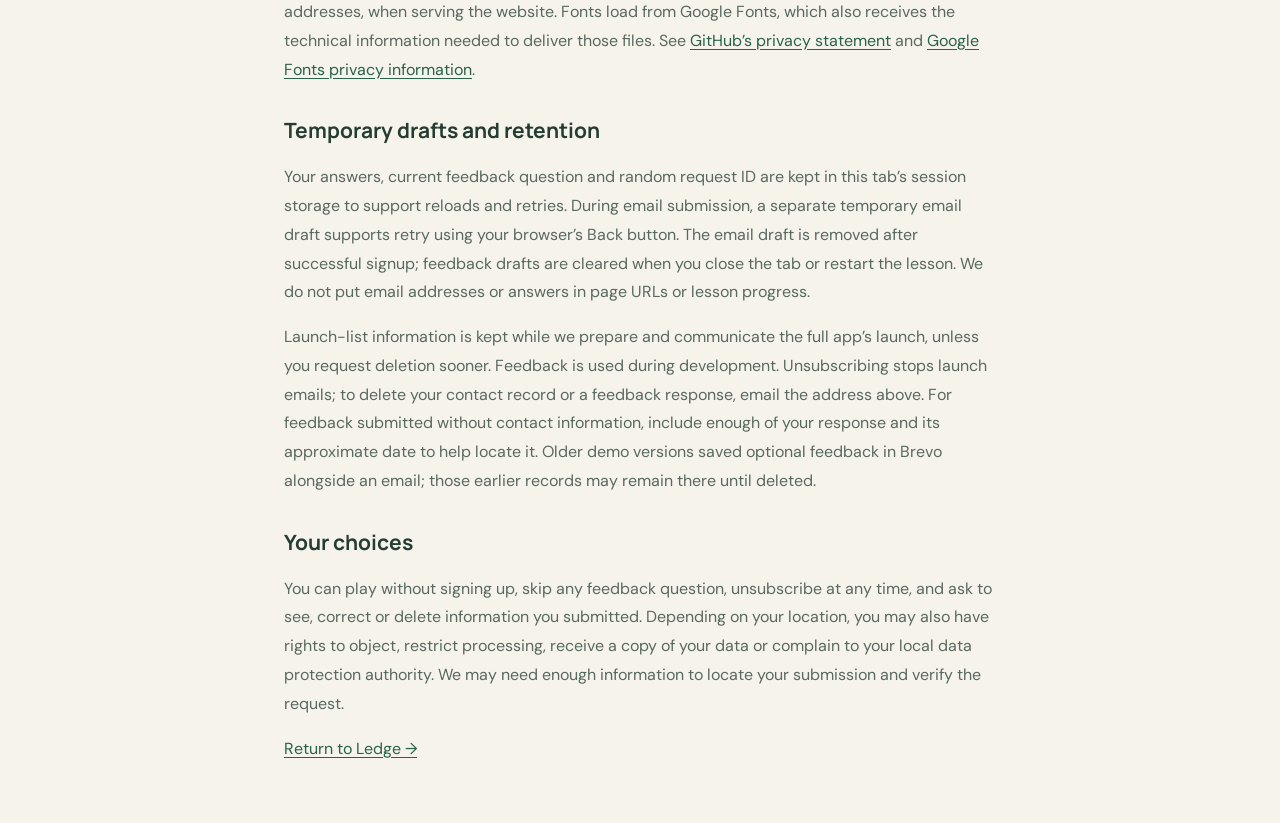
==== commit 705a3aa4: "Rename the learning app to Ledge" ====
--- a/privacy.html
+++ b/privacy.html
@@ -1,10 +1,10 @@
-<!doctype html>
-<html lang="en"><head><meta charset="UTF-8"><meta name="viewport" content="width=device-width, initial-scale=1"><meta name="theme-color" content="#f5f2e9"><title>Privacy — Fintale</title><link rel="stylesheet" href="styles.css?v=20261028-feedback16"><link rel="icon" type="image/svg+xml" href="favicon.svg?v=1"></head>
-<body><header class="topbar"><a class="brand" href="./" style="color:inherit;text-decoration:none">fintale<span>.</span></a><a class="privacy-link" href="./">Back to the demo</a></header>
-<main class="privacy-page"><div class="eyebrow">YOUR INFORMATION</div><h1>Fintale privacy notice</h1><p>Updated 28 October 2026</p>
-<div class="privacy-intro"><p>You can play the demo without sharing your email or feedback. Signing up for launch updates is optional.</p></div>
-<h2>Who runs Fintale?</h2><p>Fintale is an independent project by Marko Simovic. For questions about your information, or to request access, correction or deletion, email <a href="mailto:simovicm26@gmail.com">simovicm26@gmail.com</a>.</p>
-<h2>Lesson progress on your device</h2><p>The demo stores your current lesson step, completed activities and XP in your browser’s local storage so you can return to your place. This lesson progress is not sent to Fintale. Use Restart lesson or clear this website’s browser data to remove it.</p>
-<h2>Optional feedback</h2><p>When you choose Send feedback, we save your optional answers about what you liked, what could improve, and which finance, economics and accounting topics you want next. No email or account is required. Feedback is stored separately from the launch list in our Supabase database in Ireland. Each submission includes a randomly generated request ID and a submission time. Feedback helps us develop Fintale; please don’t include sensitive information or other people’s personal details.</p><p>Supabase processes technical request information when receiving a submission. Feedback is private to the project owner; website visitors can add responses but cannot read, edit or delete saved responses. See <a href="https://supabase.com/privacy" target="_blank" rel="noopener noreferrer">Supabase’s privacy policy</a> for its service processing and international data-transfer information.</p><h2>Optional email signup</h2><p>If you choose to subscribe, Brevo receives your email and launch-update consent. We use these to confirm signup and notify you when the full Fintale app is ready, with free access for early signups. Your email is not included in the feedback database. You can give feedback without subscribing, or subscribe without giving feedback.</p><p>Consent is given by checking the launch-update box. You can withdraw it through the unsubscribe link in our emails. After a successful signup, the website opens the optional feedback questions; you can skip them. Skipping feedback does not undo signup.</p><h2>Who handles signup information?</h2><p>Emails are stored in Fintale’s private Brevo account, accessible to the project owner. Brevo sends confirmation and launch emails and can record delivery, opens and link clicks. See <a href="https://www.brevo.com/legal/privacypolicy/" target="_blank" rel="noopener noreferrer">Brevo’s privacy policy</a>. Feedback and email addresses are not published on GitHub.</p><p>The demo is hosted on GitHub Pages. GitHub receives technical request information, such as IP addresses, when serving the website. Fonts load from Google Fonts, which also receives the technical information needed to deliver those files. See <a href="https://docs.github.com/en/site-policy/privacy-policies/github-general-privacy-statement" target="_blank" rel="noopener noreferrer">GitHub’s privacy statement</a> and <a href="https://developers.google.com/fonts/faq/privacy" target="_blank" rel="noopener noreferrer">Google Fonts privacy information</a>.</p>
-<h2>Temporary drafts and retention</h2><p>Your answers, current feedback question and random request ID are kept in this tab’s session storage to support reloads and retries. During email submission, a separate temporary email draft supports retry using your browser’s Back button. The email draft is removed after successful signup; feedback drafts are cleared when you close the tab or restart the lesson. We do not put email addresses or answers in page URLs or lesson progress.</p><p>Launch-list information is kept while we prepare and communicate the full app’s launch, unless you request deletion sooner. Feedback is used during development. Unsubscribing stops launch emails; to delete your contact record or a feedback response, email the address above. For feedback submitted without contact information, include enough of your response and its approximate date to help locate it. Older demo versions saved optional feedback in Brevo alongside an email; those earlier records may remain there until deleted.</p><h2>Your choices</h2><p>You can play without signing up, skip any feedback question, unsubscribe at any time, and ask to see, correct or delete information you submitted. Depending on your location, you may also have rights to object, restrict processing, receive a copy of your data or complain to your local data protection authority. We may need enough information to locate your submission and verify the request.</p>
-<p><a href="./">Return to Fintale →</a></p></main></body></html>+<!doctype html>
+<html lang="en"><head><meta charset="UTF-8"><meta name="viewport" content="width=device-width, initial-scale=1"><meta name="theme-color" content="#f5f2e9"><title>Privacy — Ledge</title><link rel="stylesheet" href="styles.css?v=20261028-ledge19"><link rel="icon" type="image/svg+xml" href="favicon.svg?v=2"></head>
+<body><header class="topbar"><a class="brand" href="./" style="color:inherit;text-decoration:none">ledge<span>.</span></a><a class="privacy-link" href="./">Back to the demo</a></header>
+<main class="privacy-page"><div class="eyebrow">YOUR INFORMATION</div><h1>Ledge privacy notice</h1><p>Updated 28 October 2026</p>
+<div class="privacy-intro"><p>You can play the demo without sharing your email or feedback. Signing up for launch updates is optional.</p></div>
+<h2>Who runs Ledge?</h2><p>Ledge is an independent project by Marko Simovic. For questions about your information, or to request access, correction or deletion, email <a href="mailto:simovicm26@gmail.com">simovicm26@gmail.com</a>.</p>
+<h2>Lesson progress on your device</h2><p>The demo stores your current lesson step, completed activities and XP in your browser’s local storage so you can return to your place. This lesson progress is not sent to Ledge. Use Restart lesson or clear this website’s browser data to remove it.</p>
+<h2>Optional feedback</h2><p>When you choose Send feedback, we save your optional answers about what you liked, what could improve, and which finance, economics and accounting topics you want next. No email or account is required. Feedback is stored separately from the launch list in our Supabase database in Ireland. Each submission includes a randomly generated request ID and a submission time. Feedback helps us develop Ledge; please don’t include sensitive information or other people’s personal details.</p><p>Supabase processes technical request information when receiving a submission. Feedback is private to the project owner; website visitors can add responses but cannot read, edit or delete saved responses. See <a href="https://supabase.com/privacy" target="_blank" rel="noopener noreferrer">Supabase’s privacy policy</a> for its service processing and international data-transfer information.</p><h2>Optional email signup</h2><p>If you choose to subscribe, Brevo receives your email and launch-update consent. We use these to confirm signup and notify you when the full Ledge app is ready, with free access for early signups. Your email is not included in the feedback database. You can give feedback without subscribing, or subscribe without giving feedback.</p><p>Consent is given by checking the launch-update box. You can withdraw it through the unsubscribe link in our emails. After a successful signup, the website opens the optional feedback questions; you can skip them. Skipping feedback does not undo signup.</p><h2>Who handles signup information?</h2><p>Emails are stored in Ledge’s private Brevo account, accessible to the project owner. Brevo sends confirmation and launch emails and can record delivery, opens and link clicks. See <a href="https://www.brevo.com/legal/privacypolicy/" target="_blank" rel="noopener noreferrer">Brevo’s privacy policy</a>. Feedback and email addresses are not published on GitHub.</p><p>The demo is hosted on GitHub Pages. GitHub receives technical request information, such as IP addresses, when serving the website. Fonts load from Google Fonts, which also receives the technical information needed to deliver those files. See <a href="https://docs.github.com/en/site-policy/privacy-policies/github-general-privacy-statement" target="_blank" rel="noopener noreferrer">GitHub’s privacy statement</a> and <a href="https://developers.google.com/fonts/faq/privacy" target="_blank" rel="noopener noreferrer">Google Fonts privacy information</a>.</p>
+<h2>Temporary drafts and retention</h2><p>Your answers, current feedback question and random request ID are kept in this tab’s session storage to support reloads and retries. During email submission, a separate temporary email draft supports retry using your browser’s Back button. The email draft is removed after successful signup; feedback drafts are cleared when you close the tab or restart the lesson. We do not put email addresses or answers in page URLs or lesson progress.</p><p>Launch-list information is kept while we prepare and communicate the full app’s launch, unless you request deletion sooner. Feedback is used during development. Unsubscribing stops launch emails; to delete your contact record or a feedback response, email the address above. For feedback submitted without contact information, include enough of your response and its approximate date to help locate it. Older demo versions saved optional feedback in Brevo alongside an email; those earlier records may remain there until deleted.</p><h2>Your choices</h2><p>You can play without signing up, skip any feedback question, unsubscribe at any time, and ask to see, correct or delete information you submitted. Depending on your location, you may also have rights to object, restrict processing, receive a copy of your data or complain to your local data protection authority. We may need enough information to locate your submission and verify the request.</p>
+<p><a href="./">Return to Ledge →</a></p></main></body></html>
